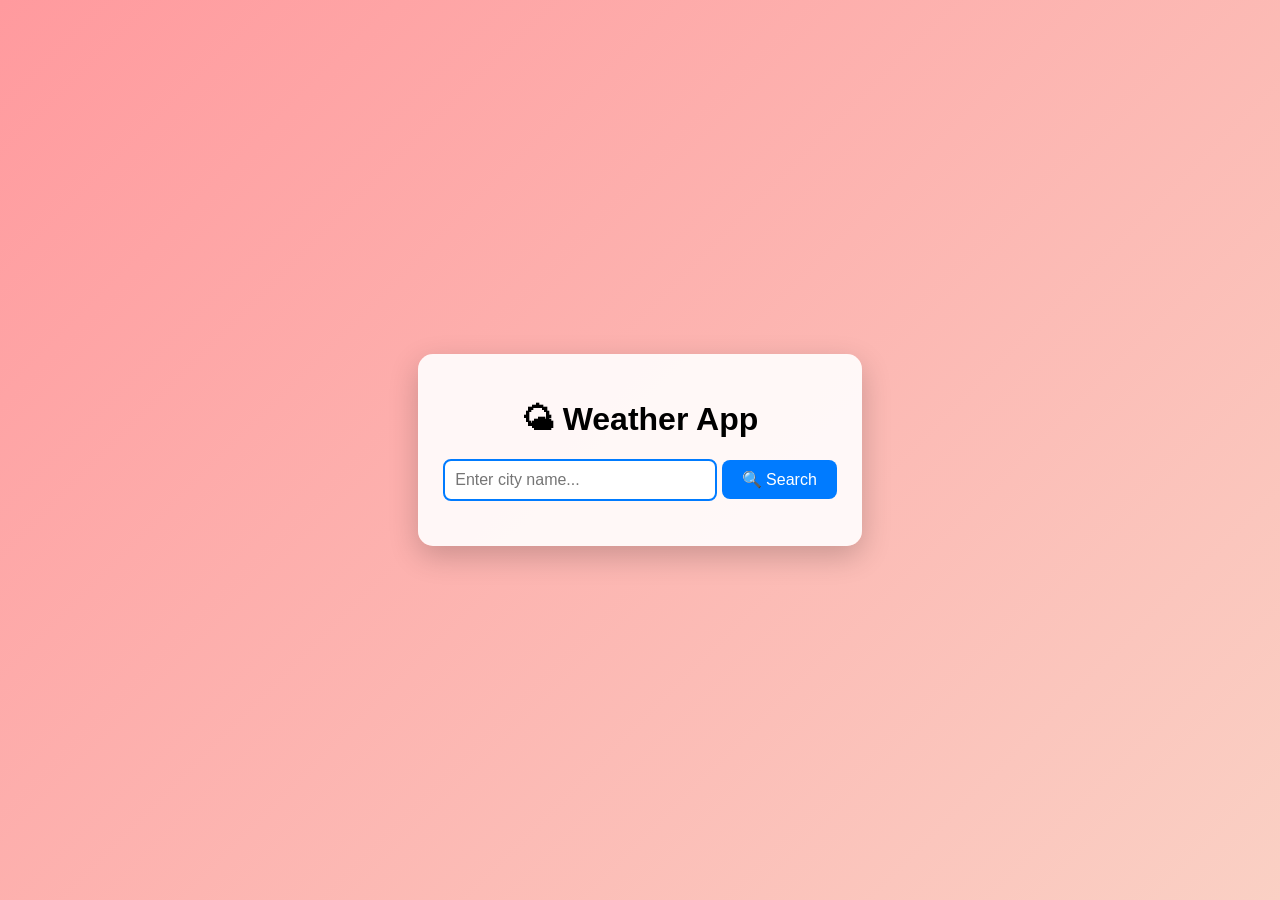
==== storm.html @ c2fa164d "Add files via upload" ====
<!DOCTYPE html>
<html lang="en">
<head>
  <meta charset="UTF-8">
  <meta name="viewport" content="width=device-width, initial-scale=1.0">
  <title>Weather App</title>
  <link rel="stylesheet" href="style.css">
</head>
<body>
  <div class="container">
    <h1>🌤 Weather App</h1>
    <div class="search">
      <input type="text" id="city-input" placeholder="Enter city name...">
      <button id="search-btn">🔍 Search</button>
    </div>
    <div id="weather-info" class="hidden">
      <h2 id="city-name"></h2>
      <img id="weather-icon" src="c:\Users\dell\Downloads\weather-img.avif" alt="Weather Icon">
      <p id="temperature"></p>
      <p id="weather-description"></p>
    </div>
    <p id="error-message" class="hidden">City not found. Please try again.</p>
  </div>
  <script src="script.js"></script>
</body>
</html>
---- style.css ----
/* General Styles */
body {
    font-family: 'Arial', sans-serif;
    display: flex;
    justify-content: center;
    align-items: center;
    height: 100vh;
    margin: 0;
    background: linear-gradient(135deg, #ff9a9e, #fad0c4);
    transition: background 0.5s ease-in-out;
  }
  
  /* Weather Container */
  .container {
    background: rgba(255, 255, 255, 0.9);
    padding: 25px;
    border-radius: 15px;
    text-align: center;
    box-shadow: 0 10px 30px rgba(0, 0, 0, 0.2);
    transition: transform 0.3s ease-in-out;
  }
  
  .container:hover {
    transform: scale(1.02);
  }
  
  /* Search Box */
  .search {
    margin-bottom: 20px;
  }
  
  input {
    padding: 10px;
    width: 250px;
    border: 2px solid #007bff;
    border-radius: 8px;
    font-size: 16px;
    outline: none;
  }
  
  button {
    padding: 10px 20px;
    background-color: #007bff;
    color: #fff;
    border: none;
    border-radius: 8px;
    font-size: 16px;
    cursor: pointer;
    transition: background 0.3s ease;
  }
  
  button:hover {
    background-color: #0056b3;
  }
  
  /* Weather Info */
  #weather-info {
    margin-top: 20px;
    padding: 15px;
    border-radius: 10px;
    background: rgba(0, 0, 0, 0.1);
    transition: opacity 0.5s ease-in-out;
  }
  
  #weather-icon {
    width: 100px;
    margin: 10px 0;
  }
  
  h2 {
    margin-bottom: 10px;
    font-size: 28px;
  }
  
  #temperature {
    font-size: 24px;
    font-weight: bold;
  }
  
  #weather-description {
    font-size: 20px;
    font-style: italic;
  }
  
  /* Error Message */
  #error-message {
    color: red;
    font-size: 18px;
    margin-top: 15px;
  }
  
  /* Hide Elements Initially */
 .hidden {
    display: none;
 }
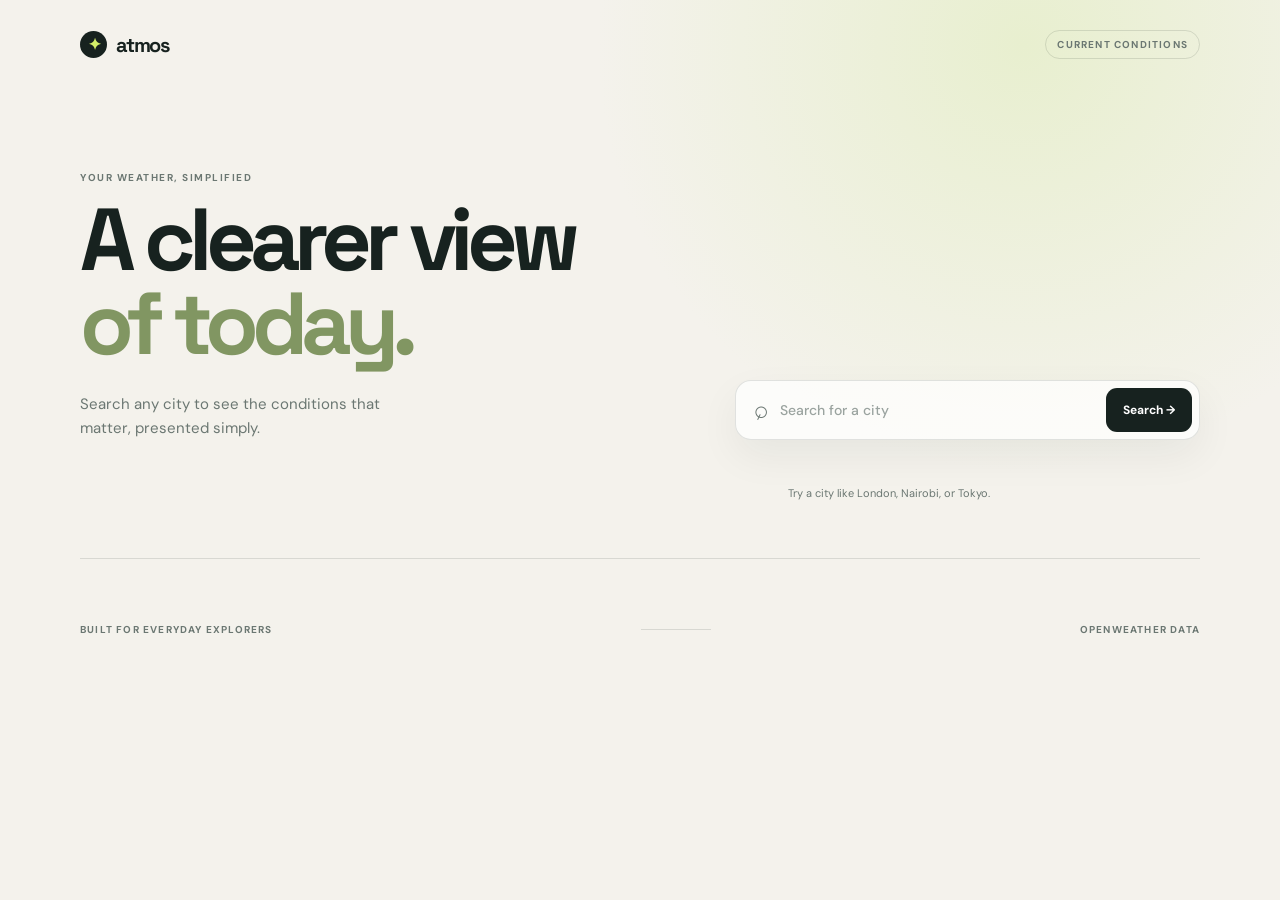
==== commit 702db893: "Redesign weather dashboard interface" ====
--- a/storm.html
+++ b/storm.html
@@ -1,26 +1,73 @@
-<!DOCTYPE html>
-<html lang="en">
-<head>
-  <meta charset="UTF-8">
-  <meta name="viewport" content="width=device-width, initial-scale=1.0">
-  <title>Weather App</title>
-  <link rel="stylesheet" href="style.css">
-</head>
-<body>
-  <div class="container">
-    <h1>🌤 Weather App</h1>
-    <div class="search">
-      <input type="text" id="city-input" placeholder="Enter city name...">
-      <button id="search-btn">🔍 Search</button>
-    </div>
-    <div id="weather-info" class="hidden">
-      <h2 id="city-name"></h2>
-      <img id="weather-icon" src="c:\Users\dell\Downloads\weather-img.avif" alt="Weather Icon">
-      <p id="temperature"></p>
-      <p id="weather-description"></p>
-    </div>
-    <p id="error-message" class="hidden">City not found. Please try again.</p>
-  </div>
-  <script src="script.js"></script>
-</body>
-</html>
+<!DOCTYPE html>
+<html lang="en">
+<head>
+  <meta charset="UTF-8">
+  <meta name="viewport" content="width=device-width, initial-scale=1.0">
+  <meta name="description" content="A clean weather dashboard for checking current conditions by city.">
+  <title>Atmos — Weather dashboard</title>
+  <link rel="preconnect" href="https://fonts.googleapis.com">
+  <link rel="preconnect" href="https://fonts.gstatic.com" crossorigin>
+  <link href="https://fonts.googleapis.com/css2?family=DM+Sans:wght@400;500;600;700&family=Space+Grotesk:wght@500;600;700&display=swap" rel="stylesheet">
+  <link rel="stylesheet" href="style.css">
+</head>
+<body>
+  <main class="app-shell">
+    <header class="topbar">
+      <a class="brand" href="storm.html" aria-label="Atmos home">
+        <span class="brand-mark">✦</span>
+        <span>atmos</span>
+      </a>
+      <span class="topbar-label">CURRENT CONDITIONS</span>
+    </header>
+
+    <section class="hero" aria-labelledby="page-title">
+      <div>
+        <p class="eyebrow">YOUR WEATHER, SIMPLIFIED</p>
+        <h1 id="page-title">A clearer view<br><em>of today.</em></h1>
+        <p class="hero-copy">Search any city to see the conditions that matter, presented simply.</p>
+      </div>
+
+      <form class="search" id="search-form">
+        <label class="sr-only" for="city-input">City name</label>
+        <span class="search-icon" aria-hidden="true">⌕</span>
+        <input type="text" id="city-input" placeholder="Search for a city" autocomplete="off" required>
+        <button id="search-btn" type="submit">Search <span aria-hidden="true">→</span></button>
+      </form>
+      <p id="status-message" class="status-message" role="status">Try a city like London, Nairobi, or Tokyo.</p>
+    </section>
+
+    <section id="weather-info" class="weather-panel hidden" aria-live="polite">
+      <div class="weather-heading">
+        <div>
+          <p class="eyebrow">RIGHT NOW IN</p>
+          <h2 id="city-name">—</h2>
+        </div>
+        <span class="live-pill"><span></span> LIVE</span>
+      </div>
+
+      <div class="weather-main">
+        <div class="temperature-block">
+          <span id="temperature" class="temperature">—</span>
+          <span class="unit">°C</span>
+        </div>
+        <div class="condition-block">
+          <img id="weather-icon" src="" alt="" hidden>
+          <p id="weather-description">—</p>
+        </div>
+      </div>
+
+      <div class="insight-grid">
+        <div class="insight-card"><span class="insight-label">FEELS LIKE</span><strong id="feels-like">—</strong></div>
+        <div class="insight-card"><span class="insight-label">HUMIDITY</span><strong id="humidity">—</strong></div>
+        <div class="insight-card"><span class="insight-label">WIND</span><strong id="wind-speed">—</strong></div>
+      </div>
+    </section>
+
+    <p id="error-message" class="error-message hidden" role="alert">Something went wrong. Please try again.</p>
+
+    <footer class="footer"><span>BUILT FOR EVERYDAY EXPLORERS</span><span class="footer-line"></span><span>OPENWEATHER DATA</span></footer>
+  </main>
+  <script src="config.js"></script>
+  <script src="script.js"></script>
+</body>
+</html>
--- a/style.css
+++ b/style.css
@@ -1,96 +1,93 @@
-/* General Styles */
-body {
-    font-family: 'Arial', sans-serif;
-    display: flex;
-    justify-content: center;
-    align-items: center;
-    height: 100vh;
-    margin: 0;
-    background: linear-gradient(135deg, #ff9a9e, #fad0c4);
-    transition: background 0.5s ease-in-out;
-  }
-  
-  /* Weather Container */
-  .container {
-    background: rgba(255, 255, 255, 0.9);
-    padding: 25px;
-    border-radius: 15px;
-    text-align: center;
-    box-shadow: 0 10px 30px rgba(0, 0, 0, 0.2);
-    transition: transform 0.3s ease-in-out;
-  }
-  
-  .container:hover {
-    transform: scale(1.02);
-  }
-  
-  /* Search Box */
-  .search {
-    margin-bottom: 20px;
-  }
-  
-  input {
-    padding: 10px;
-    width: 250px;
-    border: 2px solid #007bff;
-    border-radius: 8px;
-    font-size: 16px;
-    outline: none;
-  }
-  
-  button {
-    padding: 10px 20px;
-    background-color: #007bff;
-    color: #fff;
-    border: none;
-    border-radius: 8px;
-    font-size: 16px;
-    cursor: pointer;
-    transition: background 0.3s ease;
-  }
-  
-  button:hover {
-    background-color: #0056b3;
-  }
-  
-  /* Weather Info */
-  #weather-info {
-    margin-top: 20px;
-    padding: 15px;
-    border-radius: 10px;
-    background: rgba(0, 0, 0, 0.1);
-    transition: opacity 0.5s ease-in-out;
-  }
-  
-  #weather-icon {
-    width: 100px;
-    margin: 10px 0;
-  }
-  
-  h2 {
-    margin-bottom: 10px;
-    font-size: 28px;
-  }
-  
-  #temperature {
-    font-size: 24px;
-    font-weight: bold;
-  }
-  
-  #weather-description {
-    font-size: 20px;
-    font-style: italic;
-  }
-  
-  /* Error Message */
-  #error-message {
-    color: red;
-    font-size: 18px;
-    margin-top: 15px;
-  }
-  
-  /* Hide Elements Initially */
- .hidden {
-    display: none;
- }
-  +:root {
+  --ink: #17221f;
+  --muted: #6b7772;
+  --line: rgba(23, 34, 31, 0.12);
+  --cream: #f4f2ec;
+  --mint: #dbe9df;
+  --lime: #d4ef68;
+  --white: rgba(255, 255, 255, 0.72);
+}
+
+* { box-sizing: border-box; }
+
+body {
+  min-height: 100vh;
+  margin: 0;
+  color: var(--ink);
+  background: radial-gradient(circle at 80% 5%, #e8efcf 0, transparent 32%), var(--cream);
+  font-family: "DM Sans", sans-serif;
+  transition: background 0.5s ease;
+}
+
+body::before { content: ""; position: fixed; inset: 0; pointer-events: none; opacity: .45; background-image: radial-gradient(rgba(23,34,31,.08) .7px, transparent .7px); background-size: 8px 8px; mask-image: linear-gradient(to bottom, black, transparent 80%); }
+
+.app-shell { position: relative; width: min(1120px, calc(100% - 48px)); margin: 0 auto; padding: 30px 0 28px; }
+.topbar, .footer { display: flex; align-items: center; justify-content: space-between; letter-spacing: .12em; font-size: 10px; font-weight: 700; color: var(--muted); }
+.brand { display: flex; align-items: center; gap: 9px; color: var(--ink); font-family: "Space Grotesk", sans-serif; font-size: 20px; font-weight: 700; letter-spacing: -.06em; text-decoration: none; }
+.brand-mark { display: grid; place-items: center; width: 27px; height: 27px; border-radius: 50%; background: var(--ink); color: var(--lime); font-size: 16px; }
+.topbar-label { padding: 7px 11px; border: 1px solid var(--line); border-radius: 99px; }
+
+.hero { display: grid; grid-template-columns: 1fr minmax(360px, 465px); align-items: end; gap: 60px; padding: 112px 0 58px; border-bottom: 1px solid var(--line); }
+.eyebrow { margin: 0 0 14px; color: var(--muted); font-size: 10px; font-weight: 700; letter-spacing: .15em; }
+h1, h2 { margin: 0; font-family: "Space Grotesk", sans-serif; letter-spacing: -.075em; line-height: .96; }
+h1 { font-size: clamp(52px, 7vw, 88px); }
+h1 em { color: #819662; font-style: normal; }
+.hero-copy { max-width: 330px; margin: 25px 0 0; color: var(--muted); font-size: 15px; line-height: 1.6; }
+.search { display: flex; align-items: center; padding: 7px 7px 7px 17px; border: 1px solid var(--line); border-radius: 16px; background: var(--white); box-shadow: 0 16px 40px rgba(23,34,31,.06); }
+.search:focus-within { border-color: #8ba26e; box-shadow: 0 16px 40px rgba(23,34,31,.1); }
+.search-icon { margin-right: 10px; color: var(--muted); font-size: 25px; line-height: 1; transform: rotate(-20deg); }
+.search input { min-width: 0; flex: 1; border: 0; outline: 0; background: transparent; color: var(--ink); font: 500 14px "DM Sans", sans-serif; }
+.search input::placeholder { color: #9aa39f; }
+.search button { padding: 14px 17px; border: 0; border-radius: 11px; background: var(--ink); color: white; cursor: pointer; font: 700 12px "DM Sans", sans-serif; transition: transform .2s, background .2s; }
+.search button:hover { background: #31443d; transform: translateX(2px); }
+.status-message { grid-column: 2; margin: -42px 0 0 53px; color: var(--muted); font-size: 11px; }
+
+.weather-panel { margin-top: 34px; padding: 32px; border-radius: 24px; background: var(--ink); color: white; box-shadow: 0 25px 55px rgba(23,34,31,.18); overflow: hidden; }
+.weather-heading, .weather-main { display: flex; align-items: center; justify-content: space-between; }
+.weather-panel .eyebrow, .insight-label { color: #9daaa3; }
+.weather-heading h2 { font-size: clamp(34px, 5vw, 54px); }
+.live-pill { display: flex; align-items: center; gap: 7px; color: var(--lime); font-size: 10px; font-weight: 700; letter-spacing: .12em; }
+.live-pill span { width: 7px; height: 7px; border-radius: 50%; background: var(--lime); box-shadow: 0 0 0 4px rgba(212,239,104,.16); }
+.weather-main { align-items: flex-end; padding: 56px 0 45px; }
+.temperature-block { display: flex; align-items: flex-start; }
+.temperature { font-family: "Space Grotesk", sans-serif; font-size: clamp(86px, 13vw, 154px); font-weight: 600; letter-spacing: -.1em; line-height: .7; }
+.unit { margin: 3px 0 0 8px; color: var(--lime); font: 600 26px "Space Grotesk", sans-serif; }
+.condition-block { display: flex; align-items: center; gap: 12px; }
+.condition-block img { width: 70px; height: 70px; }
+.condition-block p { max-width: 140px; margin: 0; color: #d1dad4; font-size: 15px; line-height: 1.25; text-transform: capitalize; }
+.insight-grid { display: grid; grid-template-columns: repeat(3, 1fr); border-top: 1px solid rgba(255,255,255,.14); }
+.insight-card { display: flex; flex-direction: column; gap: 8px; padding: 20px 18px 0 0; border-right: 1px solid rgba(255,255,255,.14); }
+.insight-card:not(:first-child) { padding-left: 18px; }
+.insight-card:last-child { border-right: 0; }
+.insight-label { font-size: 9px; letter-spacing: .14em; }
+.insight-card strong { color: white; font: 500 18px "Space Grotesk", sans-serif; }
+.error-message { margin: 28px 0 0; padding: 15px 18px; border: 1px solid rgba(170,80,55,.25); border-radius: 12px; background: rgba(255,235,226,.7); color: #984f3b; font-size: 13px; }
+.footer { margin-top: 64px; }
+.footer-line { width: 70px; height: 1px; background: var(--line); }
+.hidden { display: none !important; }
+.sr-only { position: absolute; width: 1px; height: 1px; padding: 0; margin: -1px; overflow: hidden; clip: rect(0,0,0,0); white-space: nowrap; border: 0; }
+
+@media (max-width: 720px) {
+  .app-shell { width: min(100% - 32px, 560px); padding-top: 20px; }
+  .topbar-label { display: none; }
+  .hero { display: block; padding: 80px 0 34px; }
+  h1 { font-size: clamp(50px, 16vw, 76px); }
+  .hero-copy { margin: 20px 0 30px; }
+  .status-message { margin: 12px 0 0 5px; }
+  .weather-panel { padding: 24px 20px; }
+  .weather-main { align-items: center; padding: 60px 0 48px; }
+  .temperature { font-size: clamp(70px, 23vw, 120px); }
+  .condition-block { flex-direction: column; align-items: flex-end; gap: 0; }
+  .condition-block p { text-align: right; }
+}
+
+@media (max-width: 430px) {
+  .search { padding-left: 12px; }
+  .search button { padding: 13px 12px; }
+  .search-icon { display: none; }
+  .weather-main { align-items: flex-start; flex-direction: column; gap: 34px; }
+  .condition-block { align-items: flex-start; flex-direction: row; }
+  .condition-block p { text-align: left; }
+  .insight-card:not(:first-child) { padding-left: 10px; }
+  .insight-card { padding-right: 10px; }
+}
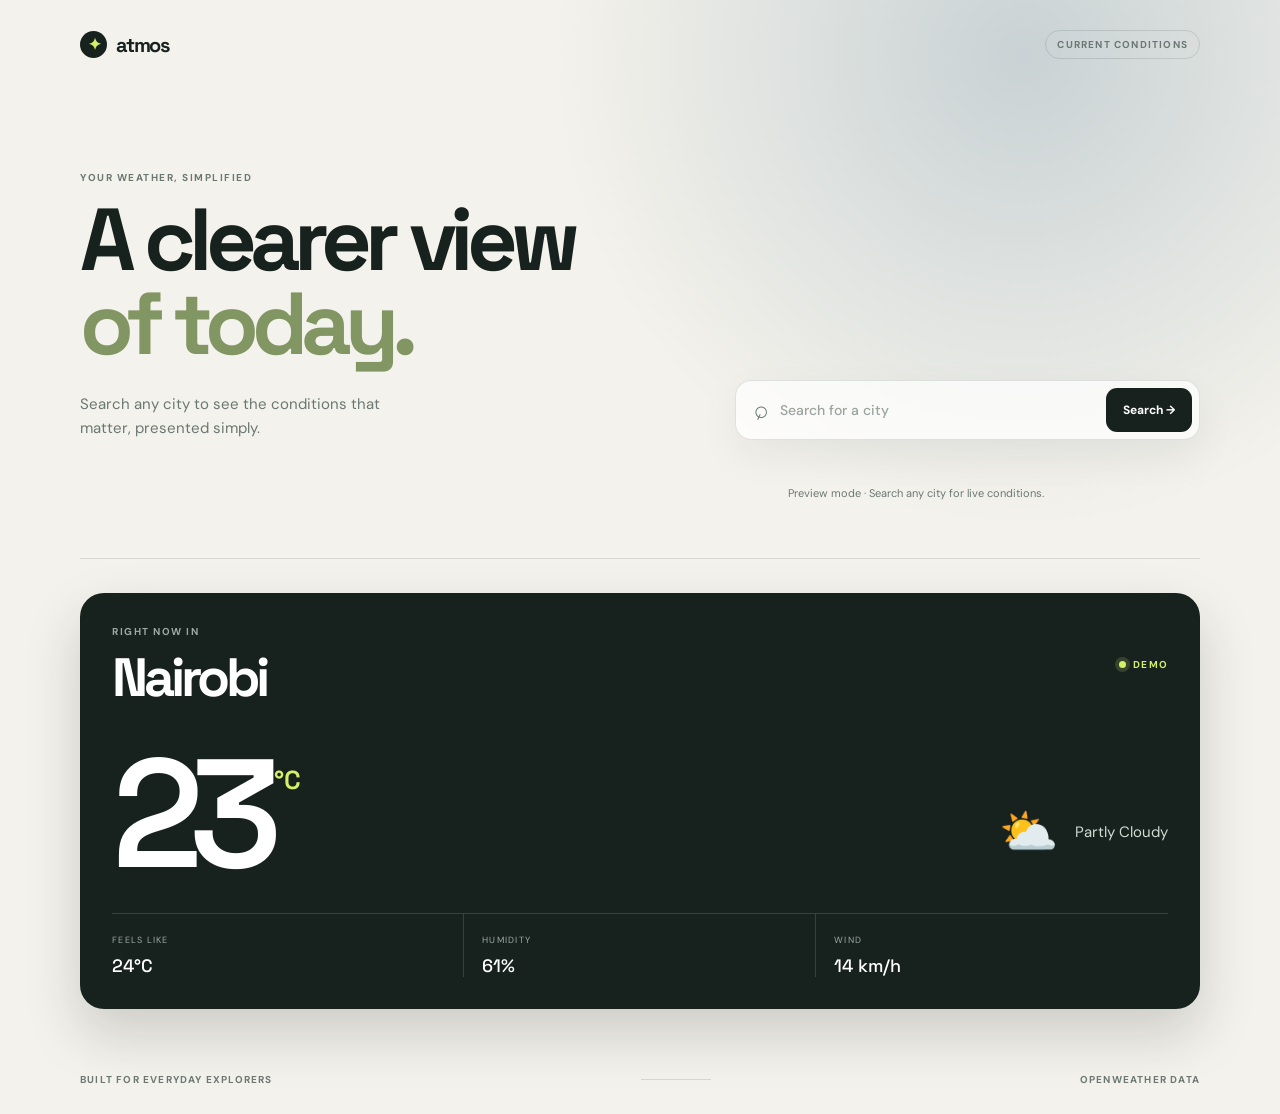
==== commit 1107fdd9: "Enable keyless live weather searches" ====
--- a/storm.html
+++ b/storm.html
@@ -42,7 +42,7 @@
           <p class="eyebrow">RIGHT NOW IN</p>
           <h2 id="city-name">—</h2>
         </div>
-        <span class="live-pill"><span></span> LIVE</span>
+        <span class="live-pill"><span></span> <b id="weather-mode">LIVE</b></span>
       </div>
 
       <div class="weather-main">
@@ -67,7 +67,6 @@
 
     <footer class="footer"><span>BUILT FOR EVERYDAY EXPLORERS</span><span class="footer-line"></span><span>OPENWEATHER DATA</span></footer>
   </main>
-  <script src="config.js"></script>
   <script src="script.js"></script>
 </body>
 </html>
